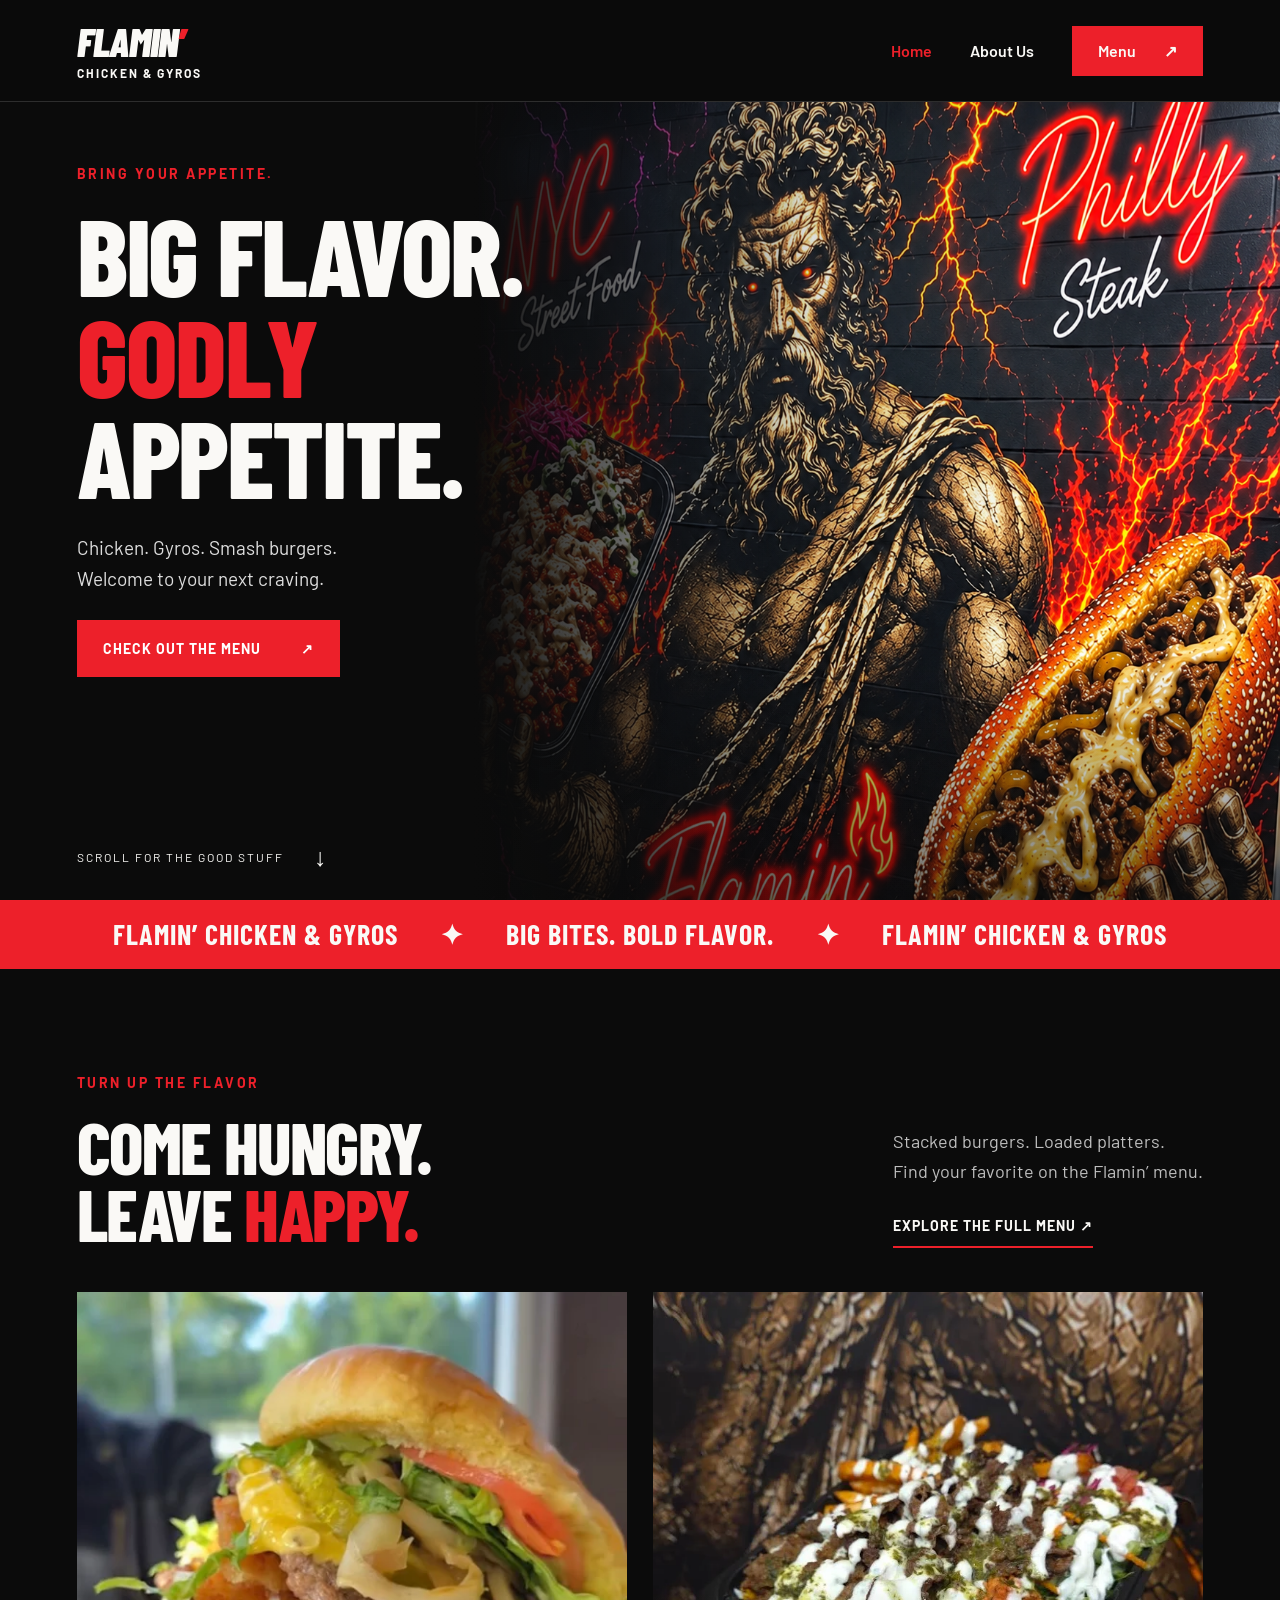
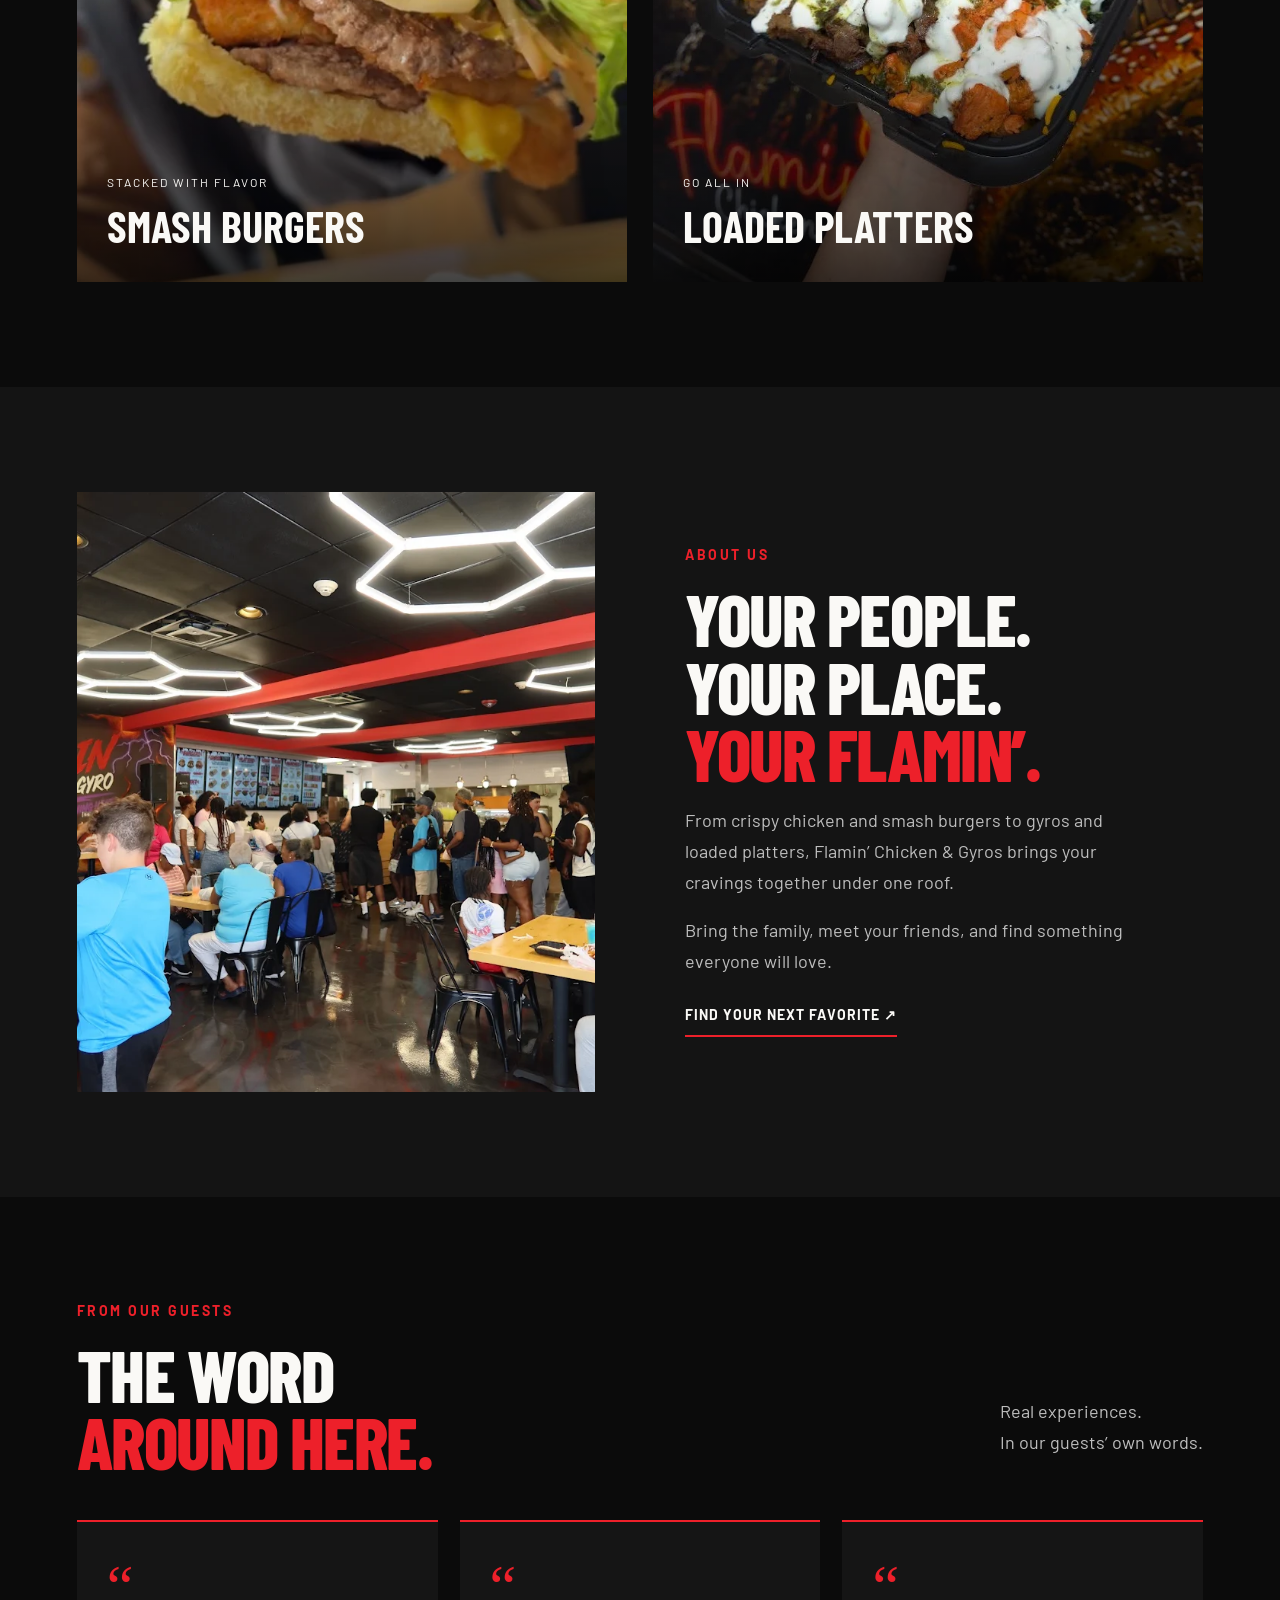
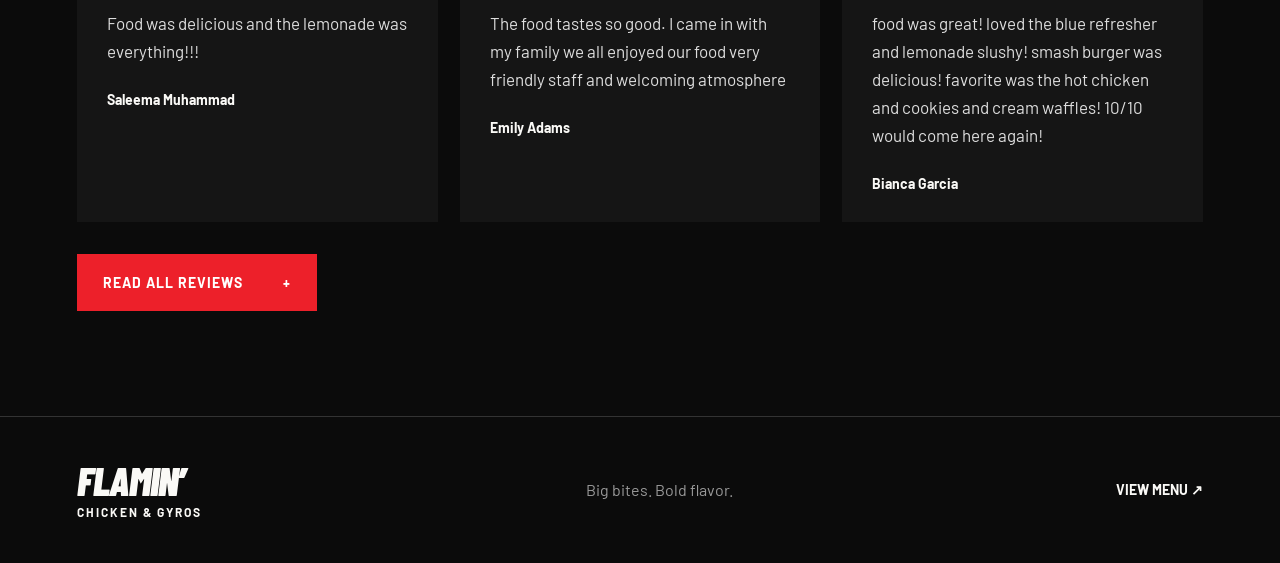
==== index.html @ 7508a0be "Add files via upload" ====
<!doctype html><html lang="en"><head><meta charset="UTF-8"><meta name="viewport" content="width=device-width,initial-scale=1"><meta name="description" content="Flamin' Chicken & Gyros. Explore our burgers, gyros, platters and more."><title>Flamin' Chicken & Gyros</title><link rel="icon" href="data:image/svg+xml,%3Csvg xmlns='http://www.w3.org/2000/svg' viewBox='0 0 32 32'%3E%3Crect width='32' height='32' rx='7' fill='%23e51b24'/%3E%3Ctext x='8' y='25' fill='white' font-size='26' font-family='Arial' font-weight='900'%3EF%3C/text%3E%3C/svg%3E"><link rel="stylesheet" href="style.css"><script src="app.js" defer></script></head><body><header><a class="brand" href="index.html" aria-label="Flamin' Chicken and Gyros home"><strong>FLAMIN<span>’</span></strong><small>CHICKEN & GYROS</small></a><nav aria-label="Main navigation"><a href="index.html" aria-current="page">Home</a><a href="index.html#about">About Us</a><a class="nav-menu" href="menu.html">Menu <span aria-hidden="true">↗</span></a></nav></header><main><section class="hero"><div class="hero-art"><img src="assets/zeus.png" alt="Zeus holding a loaded platter and Philly steak sandwich, surrounded by flames at Flamin' Chicken & Gyros" fetchpriority="high"></div><div class="hero-copy"><p class="eyebrow">BRING YOUR APPETITE.</p><h1>BIG FLAVOR.<br><span>GODLY</span><br>APPETITE.</h1><p>Chicken. Gyros. Smash burgers.<br>Welcome to your next craving.</p><a class="button" href="menu.html">CHECK OUT THE MENU <span aria-hidden="true">↗</span></a></div><a class="scroll-note" href="#food">SCROLL FOR THE GOOD STUFF <span aria-hidden="true">↓</span></a></section><div class="ticker" aria-hidden="true">FLAMIN’ CHICKEN & GYROS <span>✦</span> BIG BITES. BOLD FLAVOR. <span>✦</span> FLAMIN’ CHICKEN & GYROS</div><section id="food" class="food section"><div class="section-heading"><div><p class="eyebrow">TURN UP THE FLAVOR</p><h2>COME HUNGRY.<br>LEAVE <em>HAPPY.</em></h2></div><div class="food-intro"><p>Stacked burgers. Loaded platters.<br>Find your favorite on the Flamin’ menu.</p><a class="text-link" href="menu.html">EXPLORE THE FULL MENU ↗</a></div></div><div class="food-grid"><figure><img src="assets/burger.webp" alt="Double cheeseburger piled high with lettuce, tomato, onions and sauce" loading="lazy"><figcaption><span>STACKED WITH FLAVOR</span><strong>Smash burgers</strong></figcaption></figure><figure><img src="assets/platter.webp" alt="Loaded chicken and gyro platter topped with sauces and served with fries" loading="lazy"><figcaption><span>GO ALL IN</span><strong>Loaded platters</strong></figcaption></figure></div></section><section id="about" class="about section"><img src="assets/restaurant.webp" alt="Guests enjoying Flamin' Chicken & Gyros in the red-and-black dining room" loading="lazy"><div><p class="eyebrow">ABOUT US</p><h2>YOUR PEOPLE.<br>YOUR PLACE.<br><em>YOUR FLAMIN’.</em></h2><p>From crispy chicken and smash burgers to gyros and loaded platters, Flamin’ Chicken & Gyros brings your cravings together under one roof.</p><p>Bring the family, meet your friends, and find something everyone will love.</p><a class="text-link" href="menu.html">FIND YOUR NEXT FAVORITE ↗</a></div></section><section class="reviews section"><div class="section-heading"><div><p class="eyebrow">FROM OUR GUESTS</p><h2>THE WORD<br><em>AROUND HERE.</em></h2></div><p>Real experiences.<br>In our guests’ own words.</p></div><div id="review-list" class="review-grid"></div><button class="button review-toggle" aria-expanded="false" aria-controls="review-list">READ ALL REVIEWS <span aria-hidden="true">+</span></button></section></main><footer><a class="brand" href="index.html"><strong>FLAMIN’</strong><small>CHICKEN & GYROS</small></a><p>Big bites. Bold flavor.</p><a href="menu.html">VIEW MENU ↗</a></footer></body></html>
---- style.css ----
@import url('https://fonts.googleapis.com/css2?family=Barlow+Condensed:wght@600;700;800;900&family=Barlow:wght@400;500;600;700&display=swap');
:root{--red:#ed202a;--black:#0b0b0b;--white:#faf9f6}*{box-sizing:border-box}html{scroll-behavior:smooth;scroll-padding-top:110px}body{margin:0;background:var(--black);color:var(--white);font-family:Barlow,Arial,sans-serif}a{color:inherit;text-decoration:none}button{font:inherit;cursor:pointer}a:focus-visible,button:focus-visible{outline:3px solid white;outline-offset:6px}header{height:102px;display:flex;align-items:center;justify-content:space-between;padding:0 6%;background:#0b0b0bf2;position:relative;z-index:10;border-bottom:1px solid #ffffff24}.brand{display:flex;flex-direction:column;line-height:.9}.brand strong{font-family:'Barlow Condensed',Impact,sans-serif;font-size:40px;font-style:italic;font-weight:900;letter-spacing:-1px}.brand span{color:var(--red)}.brand small{font-size:12px;font-weight:700;letter-spacing:2px;margin-top:9px}nav{display:flex;gap:38px;align-items:center;font-weight:600}nav a:not(.nav-menu):hover,nav [aria-current=page]{color:var(--red)}.nav-menu{background:var(--red);padding:15px 26px;display:flex;gap:28px}.hero{position:relative;min-height:740px;height:calc(100svh - 102px);max-height:1040px;overflow:hidden}.hero-art{position:absolute;inset:0 0 0 37%;overflow:hidden}.hero-art img{width:100%;height:120%;object-fit:cover;object-position:center 25%;will-change:transform}.hero-art:after{content:'';position:absolute;inset:0;background:linear-gradient(90deg,#0b0b0b 0%,#0b0b0b20 42%,transparent 70%),linear-gradient(0deg,#0b0b0b8f,transparent 30%)}.hero-copy{position:relative;z-index:1;padding:7vh 0 80px 6%;max-width:760px}.eyebrow{font-size:14px;font-weight:700;letter-spacing:2.5px;color:var(--red);margin:0 0 22px}h1,h2{font-family:'Barlow Condensed',Impact,'Arial Narrow',sans-serif;text-transform:uppercase;font-weight:800;letter-spacing:-.02em;margin:0;line-height:.94}h1{font-size:clamp(76px,8.4vw,136px)}h1 span{color:var(--red)}.hero-copy>p:not(.eyebrow){font-size:19px;line-height:1.6;color:#ddd;margin:26px 0}.button{border:0;background:var(--red);color:white;display:inline-flex;gap:40px;justify-content:space-between;align-items:center;padding:20px 26px;font-size:14px;font-weight:700;letter-spacing:1px;transition:background .2s,transform .2s}.button:hover,.nav-menu:hover{background:#be111b}.button:hover{transform:translateY(-2px)}.scroll-note{position:absolute;z-index:2;bottom:28px;left:6%;display:flex;gap:30px;align-items:center;font-size:12px;letter-spacing:2px}.scroll-note span{font-size:25px}.ticker{background:var(--red);font-family:'Barlow Condensed',Impact,sans-serif;font-size:28px;font-weight:700;letter-spacing:1px;padding:17px 0;white-space:nowrap;overflow:hidden;text-align:center}.ticker span{padding:0 35px}.section{padding:105px 6%}.section-heading{display:flex;justify-content:space-between;align-items:end;gap:40px;margin-bottom:44px}h2{font-size:clamp(48px,5.6vw,86px)}h2 em{color:var(--red);font-style:normal}.section p:not(.eyebrow){line-height:1.7;color:#bebebe;font-size:18px}.text-link{display:inline-block;font-size:14px;font-weight:700;letter-spacing:1px;border-bottom:2px solid var(--red);padding:12px 0}.text-link:hover{color:var(--red)}.food-grid{display:grid;grid-template-columns:1fr 1fr;gap:26px}figure{margin:0;position:relative;height:590px;overflow:hidden}figure img{width:100%;height:100%;object-fit:cover;transition:transform .6s}figure:hover img{transform:scale(1.035)}figure:after{content:'';position:absolute;inset:50% 0 0;background:linear-gradient(transparent,#000b)}figcaption{position:absolute;z-index:1;left:30px;bottom:30px;display:grid;gap:10px}figcaption span{font-size:12px;letter-spacing:2px}figcaption strong{font-family:'Barlow Condensed',Impact,sans-serif;font-size:44px;text-transform:uppercase}.about{display:grid;grid-template-columns:1fr 1fr;align-items:center;gap:8%;background:#141414}.about>img{width:100%;height:600px;object-fit:cover}.about p:not(.eyebrow){max-width:460px}.review-grid{display:grid;grid-template-columns:repeat(3,1fr);gap:22px}.review{padding:30px;border-top:2px solid var(--red);background:#151515}.review .quote-mark{font-family:Georgia,serif;font-size:60px;color:var(--red);height:42px}.review blockquote{font-size:17px;line-height:1.65;margin:15px 0 24px;color:#ddd}.review cite{font-size:14px;font-style:normal;font-weight:700}.review-toggle{margin-top:32px}footer{padding:45px 6%;border-top:1px solid #333;display:flex;align-items:center;justify-content:space-between;gap:30px}footer p{color:#999}footer>a:last-child{font-size:14px;font-weight:700}.menu-heading{padding:42px 6%;display:flex;align-items:center;justify-content:space-between;gap:30px}.menu-heading h1{font-size:58px}.menu-heading p{color:#bbb}.menu-stack img{width:100%;height:auto;display:block}.menu-sheet{margin:0;height:auto}.menu-sheet:after{display:none}.menu-sheet a{display:block}.menu-sheet:hover img{transform:none}.menu-help{font-size:14px}.menu-stack{background:#000}.menu-stack h2{font-size:26px;padding:20px 6%;border-top:1px solid #333}
@media(min-width:1700px){.hero-copy{padding-top:100px}}@media(max-width:800px){header{height:86px;padding:0 5%}.brand strong{font-size:31px}.brand small{font-size:9px;letter-spacing:1.5px}nav{gap:20px;font-size:14px}.nav-menu{padding:13px 17px;gap:10px}.hero{height:850px;min-height:0;max-height:none}.hero-art{inset:0}.hero-art img{height:110%;object-position:60% 25%}.hero-art:after{background:linear-gradient(0deg,#0b0b0b 0%,#0b0b0be6 30%,#0b0b0b08 72%)}.hero-copy{padding:355px 5% 75px;max-width:none}h1{font-size:72px;line-height:.92}h1 br:nth-of-type(1){display:none}h1 span:before{content:' '}.hero-copy .eyebrow{margin-bottom:15px}.hero-copy>p:not(.eyebrow){font-size:17px;margin:20px 0}.scroll-note{display:none}.ticker{font-size:22px}.section{padding:65px 5%}.section-heading{display:block;margin-bottom:30px}.section-heading .food-intro{margin-top:25px}.food-grid{gap:15px}figure{height:390px}figcaption{left:18px;bottom:20px}figcaption strong{font-size:32px}figcaption span{font-size:11px}.about{gap:35px}.about>img{height:460px}.about h2{font-size:48px}.review-grid{grid-template-columns:1fr 1fr}.review{padding:22px}.menu-heading{display:block}.menu-heading h1{font-size:50px}footer{flex-wrap:wrap}}@media(max-width:520px){nav{gap:15px}.nav-menu{padding:12px}.nav-menu span{display:none}.hero{height:820px}.hero-copy{padding-top:365px}h1{font-size:61px}.hero-copy .eyebrow{font-size:12px}.food-grid,.about,.review-grid{grid-template-columns:1fr}figure{height:500px}.about>img{height:400px}.about h2{font-size:55px}.section-heading h2{font-size:57px}footer p{display:none}.button{gap:25px;padding:18px 23px}}@media(prefers-reduced-motion:reduce){html{scroll-behavior:auto}*,*:before,*:after{transition:none!important}.hero-art img{transform:none!important}}
.menu-stack{padding:16px 24px 64px}.menu-stack>section{max-width:620px;margin:0 auto 40px}.menu-stack h2{padding:20px 0}.menu-stack img{width:100%;height:auto}@media(max-width:520px){.menu-stack{padding:8px 16px 32px}.menu-stack>section{margin-bottom:24px}}

nav .nav-menu[aria-current=page]{color:white}
.typeset-menu{background:#fafafa;color:#151515;padding:32px 36px;border:2px solid #ed202a;box-shadow:0 8px 40px #0006}.menu-panel-top,.menu-panel-bottom{text-align:center;font-weight:800;letter-spacing:2px;font-size:12px}.menu-panel-top{color:#6a6a6a}.menu-panel-bottom{border-top:3px solid #ed202a;padding-top:22px;margin-top:32px;color:#ad1520}.menu-stack .typeset-menu h2{color:#d41520;text-align:center;font-size:76px;font-style:italic;border:0;padding:16px 0 24px;margin:0 0 24px;border-bottom:5px solid #151515}.typeset-menu h3{font-family:'Barlow Condensed',Impact,sans-serif;color:#bf1320;text-transform:uppercase;font-size:31px;margin:30px 0 10px}.typeset-menu h4{font-size:17px;text-transform:uppercase;margin:24px 0 8px}.menu-items{list-style:none;padding:0;margin:0}.menu-items li{display:flex;justify-content:space-between;gap:20px;padding:17px 0;border-bottom:1px solid #d7d7d7;font-size:18px;line-height:1.4}.menu-items strong{font-weight:700}.menu-items p{margin:5px 0 0;font-size:15px;color:#555}.price{text-align:right;flex-shrink:0;font-weight:600;font-variant-numeric:tabular-nums;font-size:16px}.menu-note{font-size:16px;line-height:1.7;color:#444;margin:10px 0 20px}.menu-offer{background:#131313;color:white;display:flex;align-items:center;justify-content:space-between;gap:20px;font-size:17px;padding:18px 20px;margin:25px 0 12px}.menu-offer strong{color:#fff;font-size:19px}@media(max-width:520px){.typeset-menu{padding:24px 20px}.menu-stack .typeset-menu h2{font-size:64px}.menu-items li{font-size:16px;gap:15px}.price{font-size:14px}.menu-offer{flex-wrap:wrap;gap:8px;padding:16px}.typeset-menu h3{font-size:27px}}
.menu-image-stack{padding-top:8px}.menu-image-stack>.image-menu{max-width:360px;text-align:center;margin:0 auto 54px}.image-menu h2{font-size:28px;line-height:1.15;margin:0 0 18px}.menu-zoom-link{display:inline-flex;align-items:center;flex-direction:column;gap:14px;cursor:zoom-in}.menu-image-stack .menu-zoom-link img{width:auto;max-width:100%;height:auto;display:block}.menu-zoom-link>span{font-size:14px;color:#ddd;border-bottom:1px solid var(--red);padding-bottom:7px}.menu-viewer{width:min(900px,96vw);height:92svh;max-width:96vw;max-height:94svh;padding:0;border:1px solid #555;background:#111;color:white;overflow:hidden}.menu-viewer::backdrop{background:#000d;backdrop-filter:blur(5px)}.viewer-toolbar{padding:16px 20px;display:flex;align-items:center;justify-content:space-between;gap:16px;border-bottom:1px solid #444}.viewer-toolbar h2{font-size:25px;line-height:1.1}.viewer-controls{display:flex;align-items:center;gap:9px;flex-shrink:0}.viewer-controls button{height:44px;min-width:44px;border:1px solid #555;background:#272727;color:white;font-size:20px;padding:0 12px}.viewer-controls button:hover{background:#a8121c}.viewer-controls button:disabled{opacity:.35;cursor:default}.viewer-controls output{font-size:14px;min-width:46px;text-align:center}#close-viewer{font-size:14px;background:#ba1520}.viewer-canvas{height:calc(100% - 78px);overflow:auto;padding:24px;overscroll-behavior:contain}.viewer-canvas img{display:block;max-width:none;height:auto;margin:0 auto}@media(max-width:600px){.viewer-toolbar{flex-direction:column;gap:12px;padding:15px}.viewer-toolbar h2{font-size:24px}.viewer-canvas{height:calc(100% - 112px);padding:16px}}
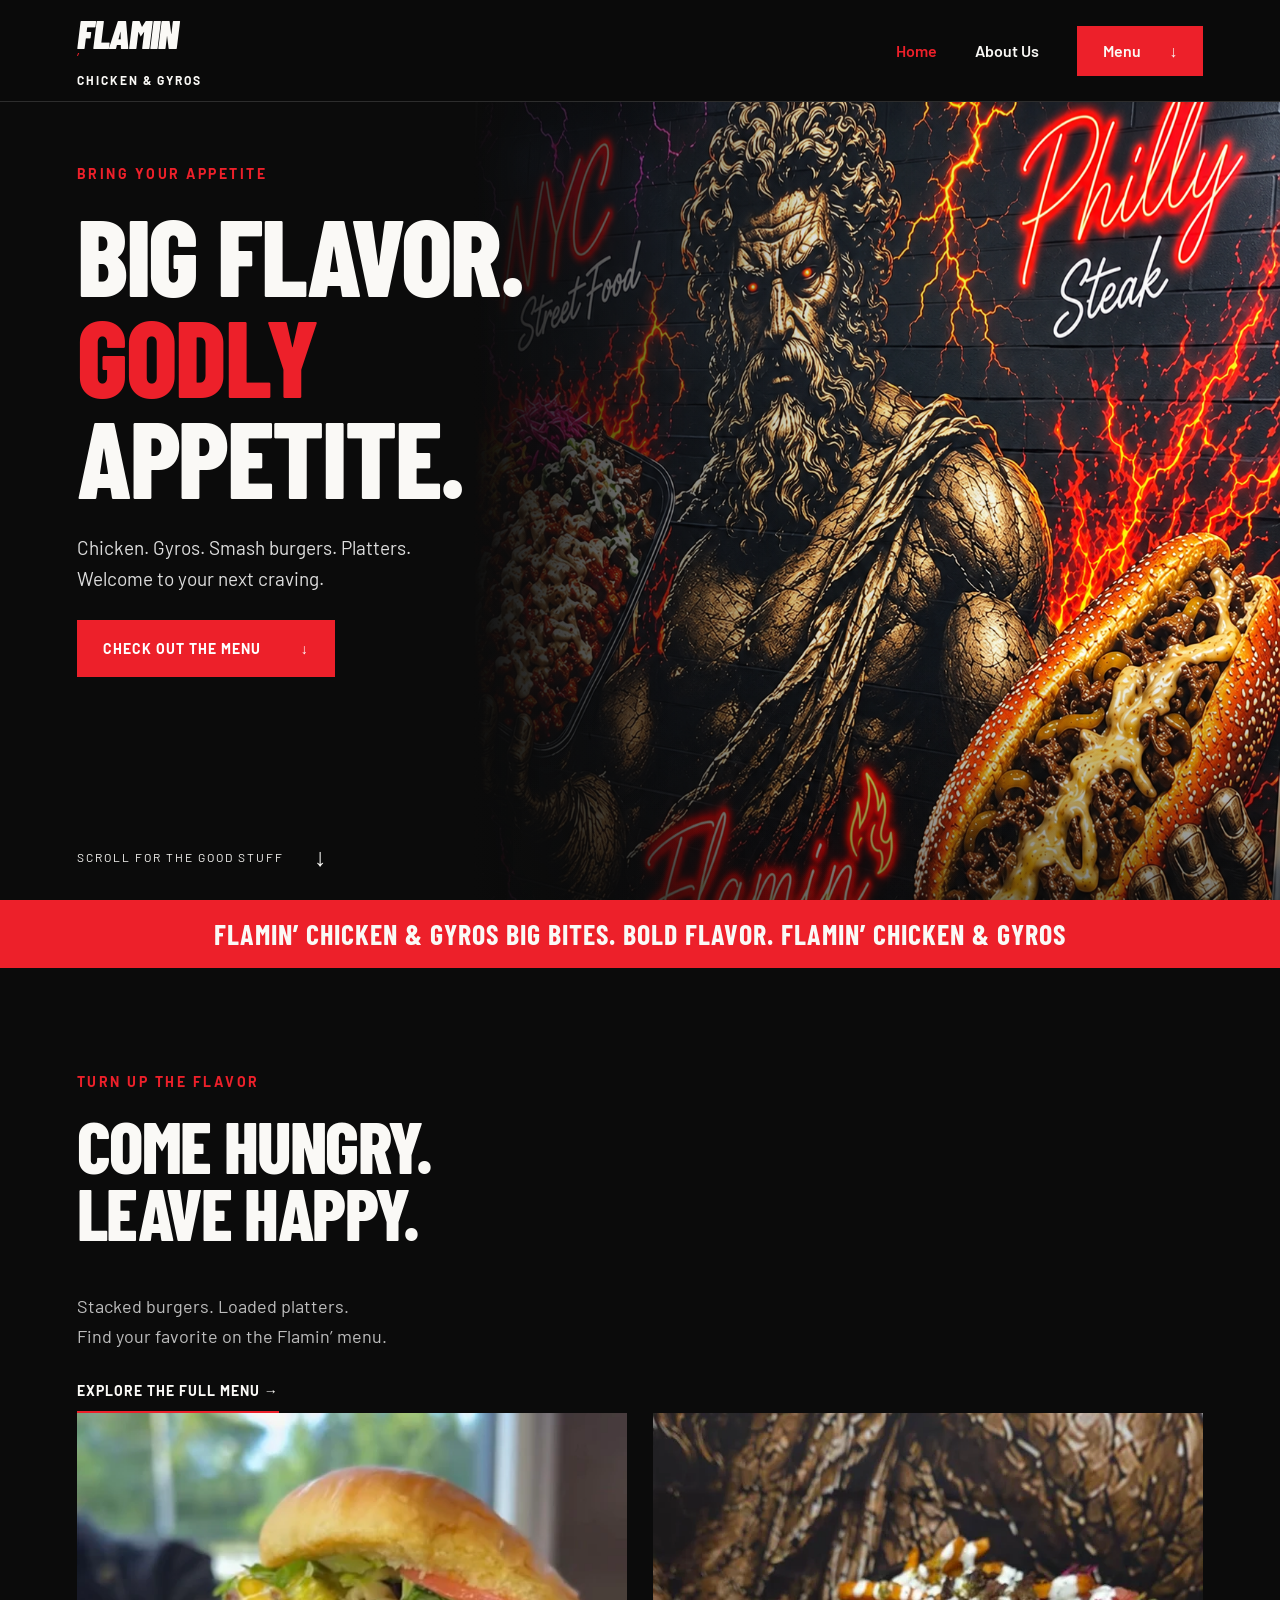
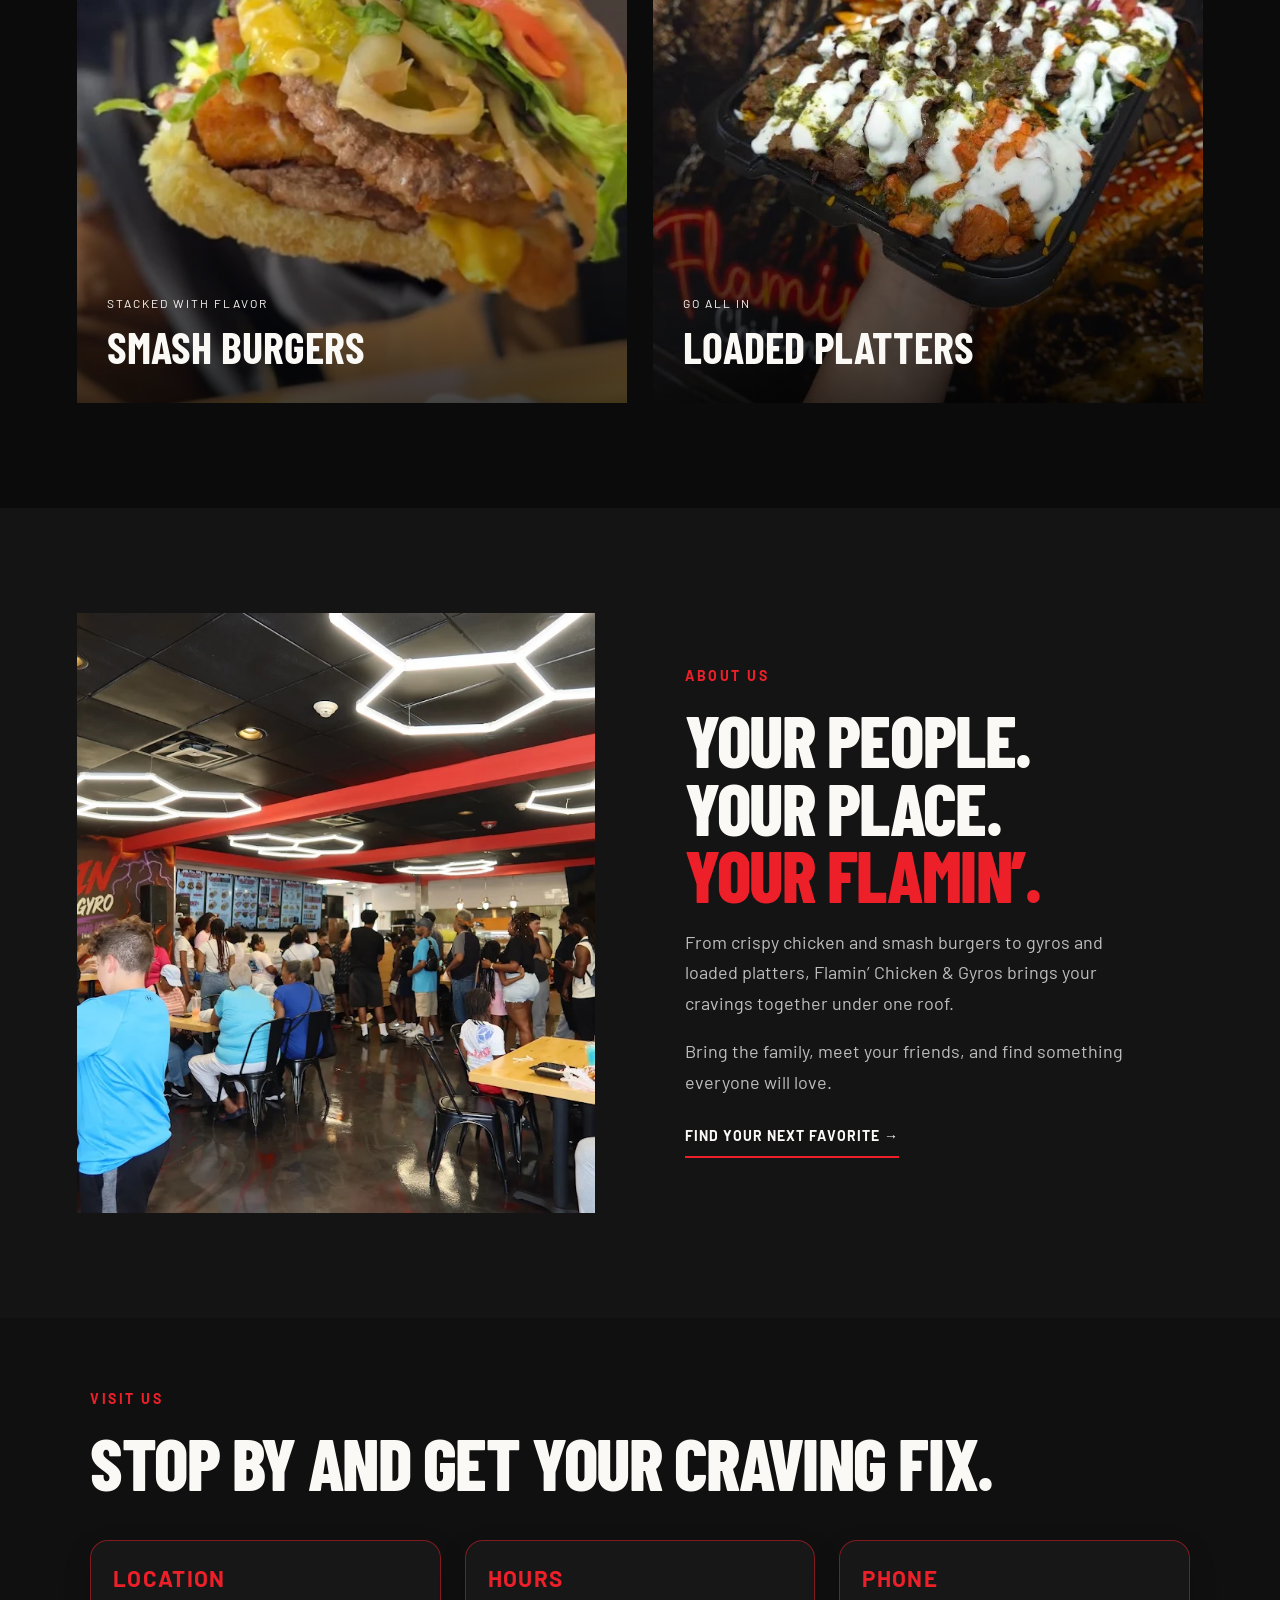
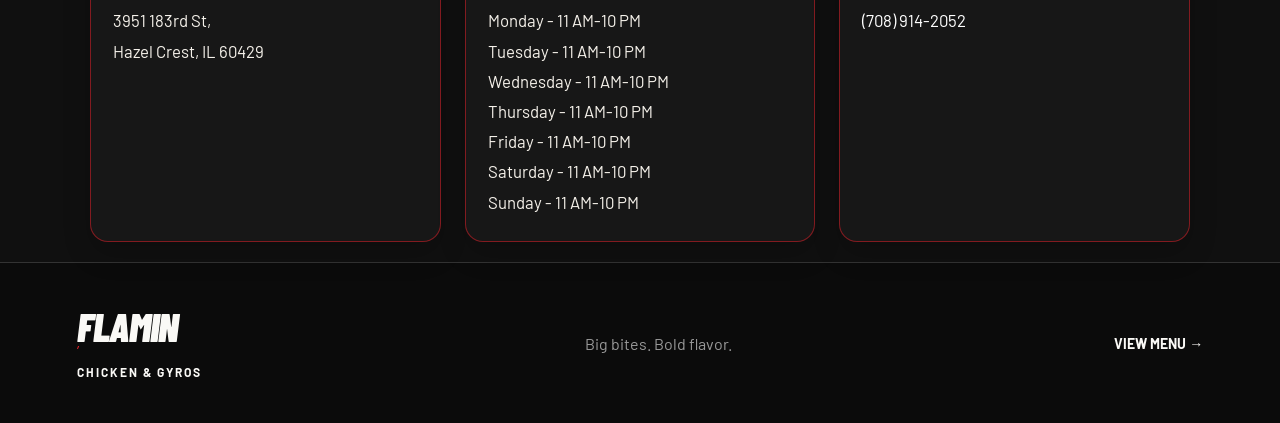
==== commit 0182f9a1: "Update the homepage to include the correct restaurant location, hours in weekday order, and phone nu" ====
--- a/index.html
+++ b/index.html
@@ -1 +1,168 @@
-<!doctype html><html lang="en"><head><meta charset="UTF-8"><meta name="viewport" content="width=device-width,initial-scale=1"><meta name="description" content="Flamin' Chicken & Gyros. Explore our burgers, gyros, platters and more."><title>Flamin' Chicken & Gyros</title><link rel="icon" href="data:image/svg+xml,%3Csvg xmlns='http://www.w3.org/2000/svg' viewBox='0 0 32 32'%3E%3Crect width='32' height='32' rx='7' fill='%23e51b24'/%3E%3Ctext x='8' y='25' fill='white' font-size='26' font-family='Arial' font-weight='900'%3EF%3C/text%3E%3C/svg%3E"><link rel="stylesheet" href="style.css"><script src="app.js" defer></script></head><body><header><a class="brand" href="index.html" aria-label="Flamin' Chicken and Gyros home"><strong>FLAMIN<span>’</span></strong><small>CHICKEN & GYROS</small></a><nav aria-label="Main navigation"><a href="index.html" aria-current="page">Home</a><a href="index.html#about">About Us</a><a class="nav-menu" href="menu.html">Menu <span aria-hidden="true">↗</span></a></nav></header><main><section class="hero"><div class="hero-art"><img src="assets/zeus.png" alt="Zeus holding a loaded platter and Philly steak sandwich, surrounded by flames at Flamin' Chicken & Gyros" fetchpriority="high"></div><div class="hero-copy"><p class="eyebrow">BRING YOUR APPETITE.</p><h1>BIG FLAVOR.<br><span>GODLY</span><br>APPETITE.</h1><p>Chicken. Gyros. Smash burgers.<br>Welcome to your next craving.</p><a class="button" href="menu.html">CHECK OUT THE MENU <span aria-hidden="true">↗</span></a></div><a class="scroll-note" href="#food">SCROLL FOR THE GOOD STUFF <span aria-hidden="true">↓</span></a></section><div class="ticker" aria-hidden="true">FLAMIN’ CHICKEN & GYROS <span>✦</span> BIG BITES. BOLD FLAVOR. <span>✦</span> FLAMIN’ CHICKEN & GYROS</div><section id="food" class="food section"><div class="section-heading"><div><p class="eyebrow">TURN UP THE FLAVOR</p><h2>COME HUNGRY.<br>LEAVE <em>HAPPY.</em></h2></div><div class="food-intro"><p>Stacked burgers. Loaded platters.<br>Find your favorite on the Flamin’ menu.</p><a class="text-link" href="menu.html">EXPLORE THE FULL MENU ↗</a></div></div><div class="food-grid"><figure><img src="assets/burger.webp" alt="Double cheeseburger piled high with lettuce, tomato, onions and sauce" loading="lazy"><figcaption><span>STACKED WITH FLAVOR</span><strong>Smash burgers</strong></figcaption></figure><figure><img src="assets/platter.webp" alt="Loaded chicken and gyro platter topped with sauces and served with fries" loading="lazy"><figcaption><span>GO ALL IN</span><strong>Loaded platters</strong></figcaption></figure></div></section><section id="about" class="about section"><img src="assets/restaurant.webp" alt="Guests enjoying Flamin' Chicken & Gyros in the red-and-black dining room" loading="lazy"><div><p class="eyebrow">ABOUT US</p><h2>YOUR PEOPLE.<br>YOUR PLACE.<br><em>YOUR FLAMIN’.</em></h2><p>From crispy chicken and smash burgers to gyros and loaded platters, Flamin’ Chicken & Gyros brings your cravings together under one roof.</p><p>Bring the family, meet your friends, and find something everyone will love.</p><a class="text-link" href="menu.html">FIND YOUR NEXT FAVORITE ↗</a></div></section><section class="reviews section"><div class="section-heading"><div><p class="eyebrow">FROM OUR GUESTS</p><h2>THE WORD<br><em>AROUND HERE.</em></h2></div><p>Real experiences.<br>In our guests’ own words.</p></div><div id="review-list" class="review-grid"></div><button class="button review-toggle" aria-expanded="false" aria-controls="review-list">READ ALL REVIEWS <span aria-hidden="true">+</span></button></section></main><footer><a class="brand" href="index.html"><strong>FLAMIN’</strong><small>CHICKEN & GYROS</small></a><p>Big bites. Bold flavor.</p><a href="menu.html">VIEW MENU ↗</a></footer></body></html>
+<!doctype html>
+<html lang="en">
+  <head>
+    <meta charset="UTF-8">
+    <meta name="viewport" content="width=device-width,initial-scale=1">
+    <meta name="description" content="Flamin' Chicken & Gyros. Explore our burgers, gyros, platters and more.">
+    <title>Flamin' Chicken & Gyros</title>
+    <link rel="icon" href="data:image/svg+xml,%3Csvg xmlns='http://www.w3.org/2000/svg' viewBox='0 0 32 32'%3E%3Crect width='32' height='32' rx='7' fill='%23e51b24'/%3E%3Ctext x='8' y='25' fill='white' font-size='26' font-family='Arial' font-weight='900'%3EF%3C/text%3E%3C/svg%3E">
+    <link rel="stylesheet" href="style.css">
+    <script src="app.js" defer></script>
+    <style>
+      .visit-section {
+        padding: 72px 5vw 20px;
+        background: #101010;
+      }
+      .visit-wrap {
+        max-width: 1100px;
+        margin: 0 auto;
+      }
+      .visit-grid {
+        display: grid;
+        grid-template-columns: repeat(3, minmax(0, 1fr));
+        gap: 24px;
+        margin-top: 28px;
+      }
+      .visit-card {
+        background: #171717;
+        border: 1px solid rgba(237, 32, 42, 0.5);
+        border-radius: 18px;
+        padding: 24px 22px;
+        box-shadow: 0 12px 28px rgba(0,0,0,0.18);
+      }
+      .visit-card h3 {
+        margin: 0 0 14px;
+        color: #ed202a;
+        font-size: 1.4rem;
+        letter-spacing: 0.06em;
+        text-transform: uppercase;
+      }
+      .visit-card p,
+      .visit-card li {
+        margin: 0;
+        line-height: 1.8;
+        font-size: 1.05rem;
+        color: #f5f1ea;
+      }
+      .visit-card ul {
+        list-style: none;
+        padding: 0;
+        margin: 0;
+      }
+      .visit-card a {
+        color: #fff;
+        text-decoration: none;
+      }
+      .visit-card a:hover {
+        text-decoration: underline;
+      }
+      @media (max-width: 800px) {
+        .visit-grid {
+          grid-template-columns: 1fr;
+        }
+      }
+    </style>
+  </head>
+  <body>
+    <header>
+      <a class="brand" href="index.html" aria-label="Flamin' Chicken and Gyros home">
+        <strong>FLAMIN</strong><span>’</span><small>CHICKEN & GYROS</small>
+      </a>
+      <nav aria-label="Main navigation">
+        <a href="index.html" aria-current="page">Home</a>
+        <a href="index.html#about">About Us</a>
+        <a class="nav-menu" href="menu.html">Menu <span aria-hidden="true">↓</span></a>
+      </nav>
+    </header>
+
+    <main>
+      <section class="hero">
+        <div class="hero-art"><img src="assets/zeus.png" alt="Zeus holding a loaded platter and Philly steak sandwich, surrounded by flames at Flamin' Chicken & Gyros" fetchpriority="high"></div>
+        <div class="hero-copy">
+          <p class="eyebrow">BRING YOUR APPETITE</p>
+          <h1>BIG FLAVOR.<br><span>GODLY</span><br>APPETITE.</h1>
+          <p>Chicken. Gyros. Smash burgers. Platters.<br>Welcome to your next craving.</p>
+          <a class="button" href="menu.html">CHECK OUT THE MENU <span aria-hidden="true">↓</span></a>
+        </div>
+        <a class="scroll-note" href="#food">SCROLL FOR THE GOOD STUFF <span aria-hidden="true">↓</span></a>
+      </section>
+
+      <div class="ticker" aria-hidden="true">FLAMIN’ CHICKEN & GYROS  BIG BITES. BOLD FLAVOR.  FLAMIN’ CHICKEN & GYROS</div>
+
+      <section id="food" class="food section">
+        <div class="section-heading">
+          <div><p class="eyebrow">TURN UP THE FLAVOR</p><h2>COME HUNGRY.<br>LEAVE HAPPY.</h2></div>
+        </div>
+        <div class="food-intro">
+          <p>Stacked burgers. Loaded platters.<br>Find your favorite on the Flamin’ menu.</p>
+          <a class="text-link" href="menu.html">EXPLORE THE FULL MENU →</a>
+        </div>
+        <div class="food-grid">
+          <figure>
+            <img src="assets/burger.webp" alt="Double cheeseburger piled high with lettuce, tomato, onions and sauce" loading="lazy">
+            <figcaption><span>STACKED WITH FLAVOR</span><strong>Smash burgers</strong></figcaption>
+          </figure>
+          <figure>
+            <img src="assets/platter.webp" alt="Loaded chicken and gyros platter topped with sauces and served with fries" loading="lazy">
+            <figcaption><span>GO ALL IN</span><strong>Loaded platters</strong></figcaption>
+          </figure>
+        </div>
+      </section>
+
+      <section id="about" class="about section">
+        <img src="assets/restaurant.webp" alt="Guests enjoying Flamin' Chicken & Gyros in the red-and-black dining room" loading="lazy">
+        <div>
+          <p class="eyebrow">ABOUT US</p>
+          <h2>YOUR PEOPLE.<br>YOUR PLACE.<br><em>YOUR FLAMIN’.</em></h2>
+          <p>From crispy chicken and smash burgers to gyros and loaded platters, Flamin’ Chicken & Gyros brings your cravings together under one roof.</p>
+          <p>Bring the family, meet your friends, and find something everyone will love.</p>
+          <a class="text-link" href="menu.html">FIND YOUR NEXT FAVORITE →</a>
+        </div>
+      </section>
+
+      <section class="visit-section">
+        <div class="visit-wrap">
+          <div class="section-heading">
+            <div>
+              <p class="eyebrow">VISIT US</p>
+              <h2>STOP BY AND GET YOUR CRAVING FIX.</h2>
+            </div>
+          </div>
+
+          <div class="visit-grid">
+            <div class="visit-card">
+              <h3>Location</h3>
+              <p>3951 183rd St,<br>Hazel Crest, IL 60429</p>
+            </div>
+
+            <div class="visit-card">
+              <h3>Hours</h3>
+              <ul>
+                <li>Monday - 11 AM-10 PM</li>
+                <li>Tuesday - 11 AM-10 PM</li>
+                <li>Wednesday - 11 AM-10 PM</li>
+                <li>Thursday - 11 AM-10 PM</li>
+                <li>Friday - 11 AM-10 PM</li>
+                <li>Saturday - 11 AM-10 PM</li>
+                <li>Sunday - 11 AM-10 PM</li>
+              </ul>
+            </div>
+
+            <div class="visit-card">
+              <h3>Phone</h3>
+              <p><a href="tel:+17089142052">(708) 914-2052</a></p>
+            </div>
+          </div>
+        </div>
+      </section>
+    </main>
+
+    <footer>
+      <a class="brand" href="index.html">
+        <strong>FLAMIN</strong><span>’</span><small>CHICKEN & GYROS</small>
+      </a>
+      <p>Big bites. Bold flavor.</p>
+      <a href="menu.html">VIEW MENU →</a>
+    </footer>
+  </body>
+</html>
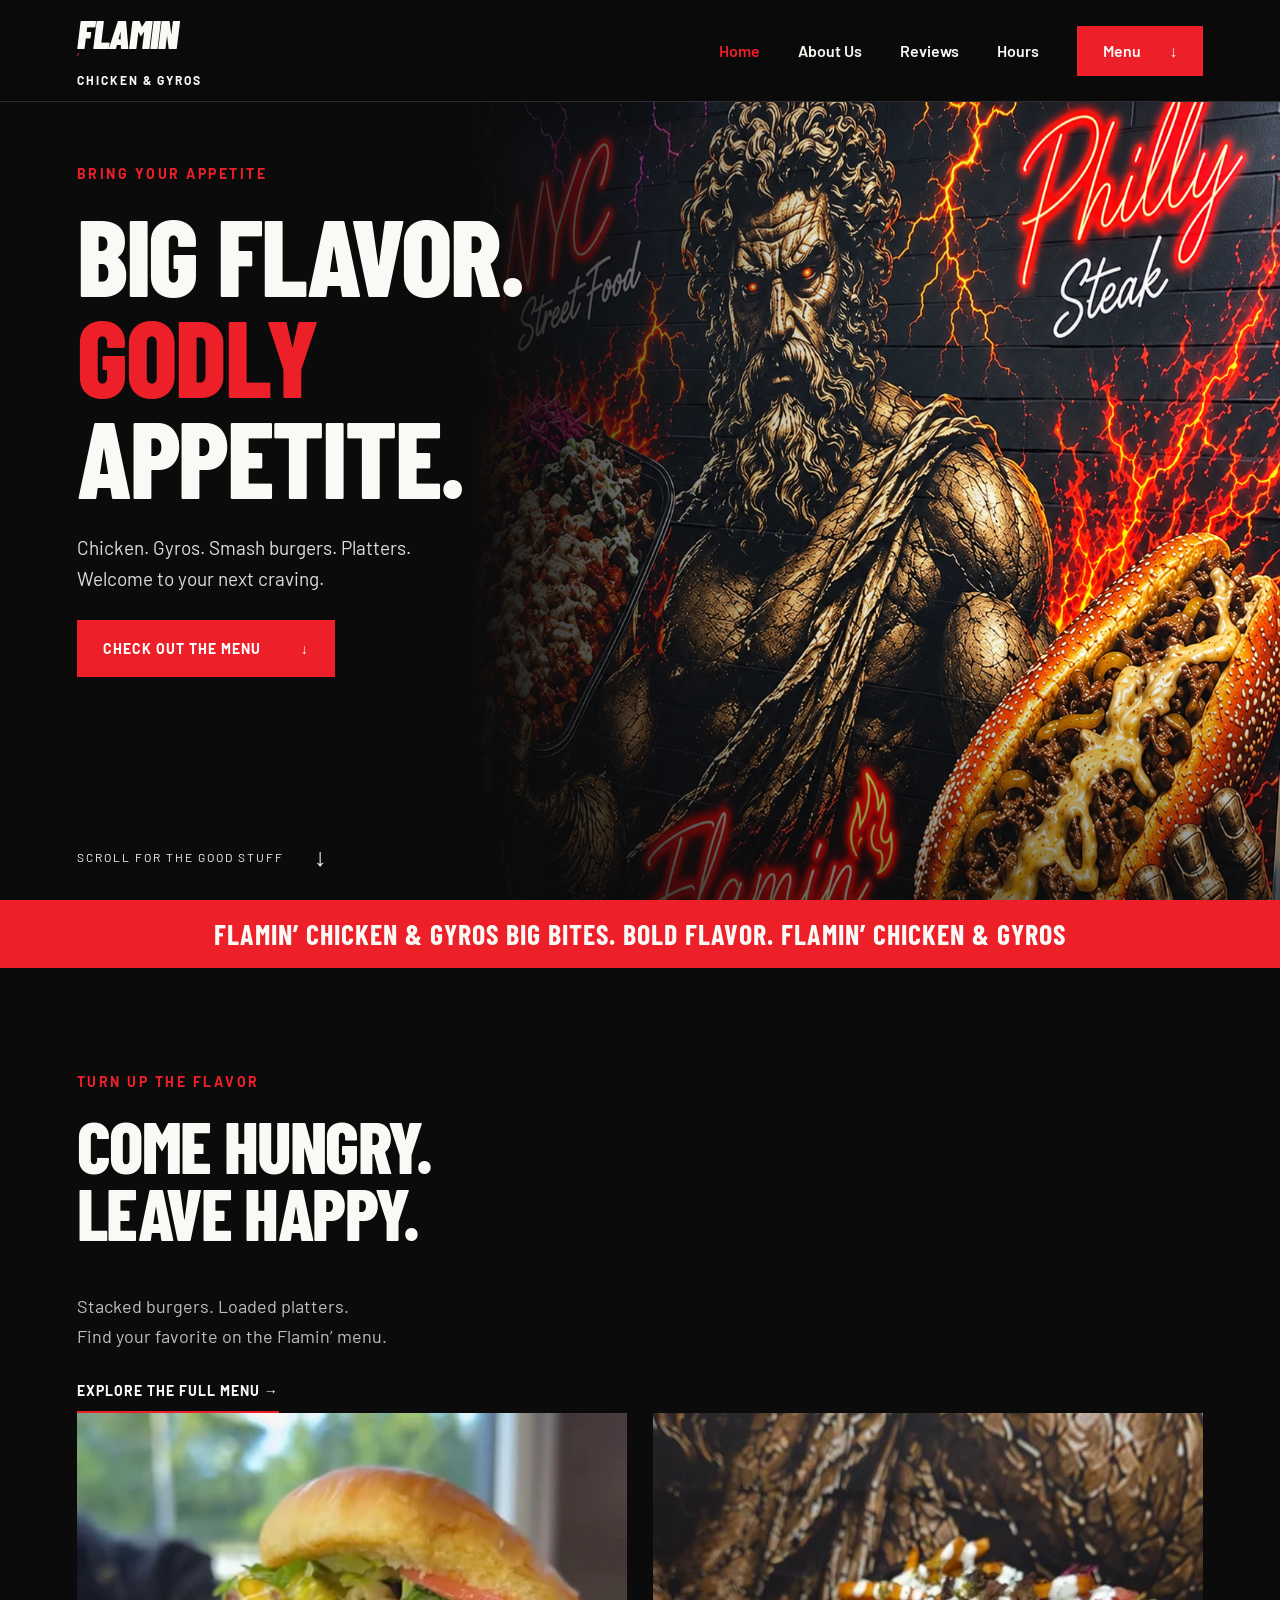
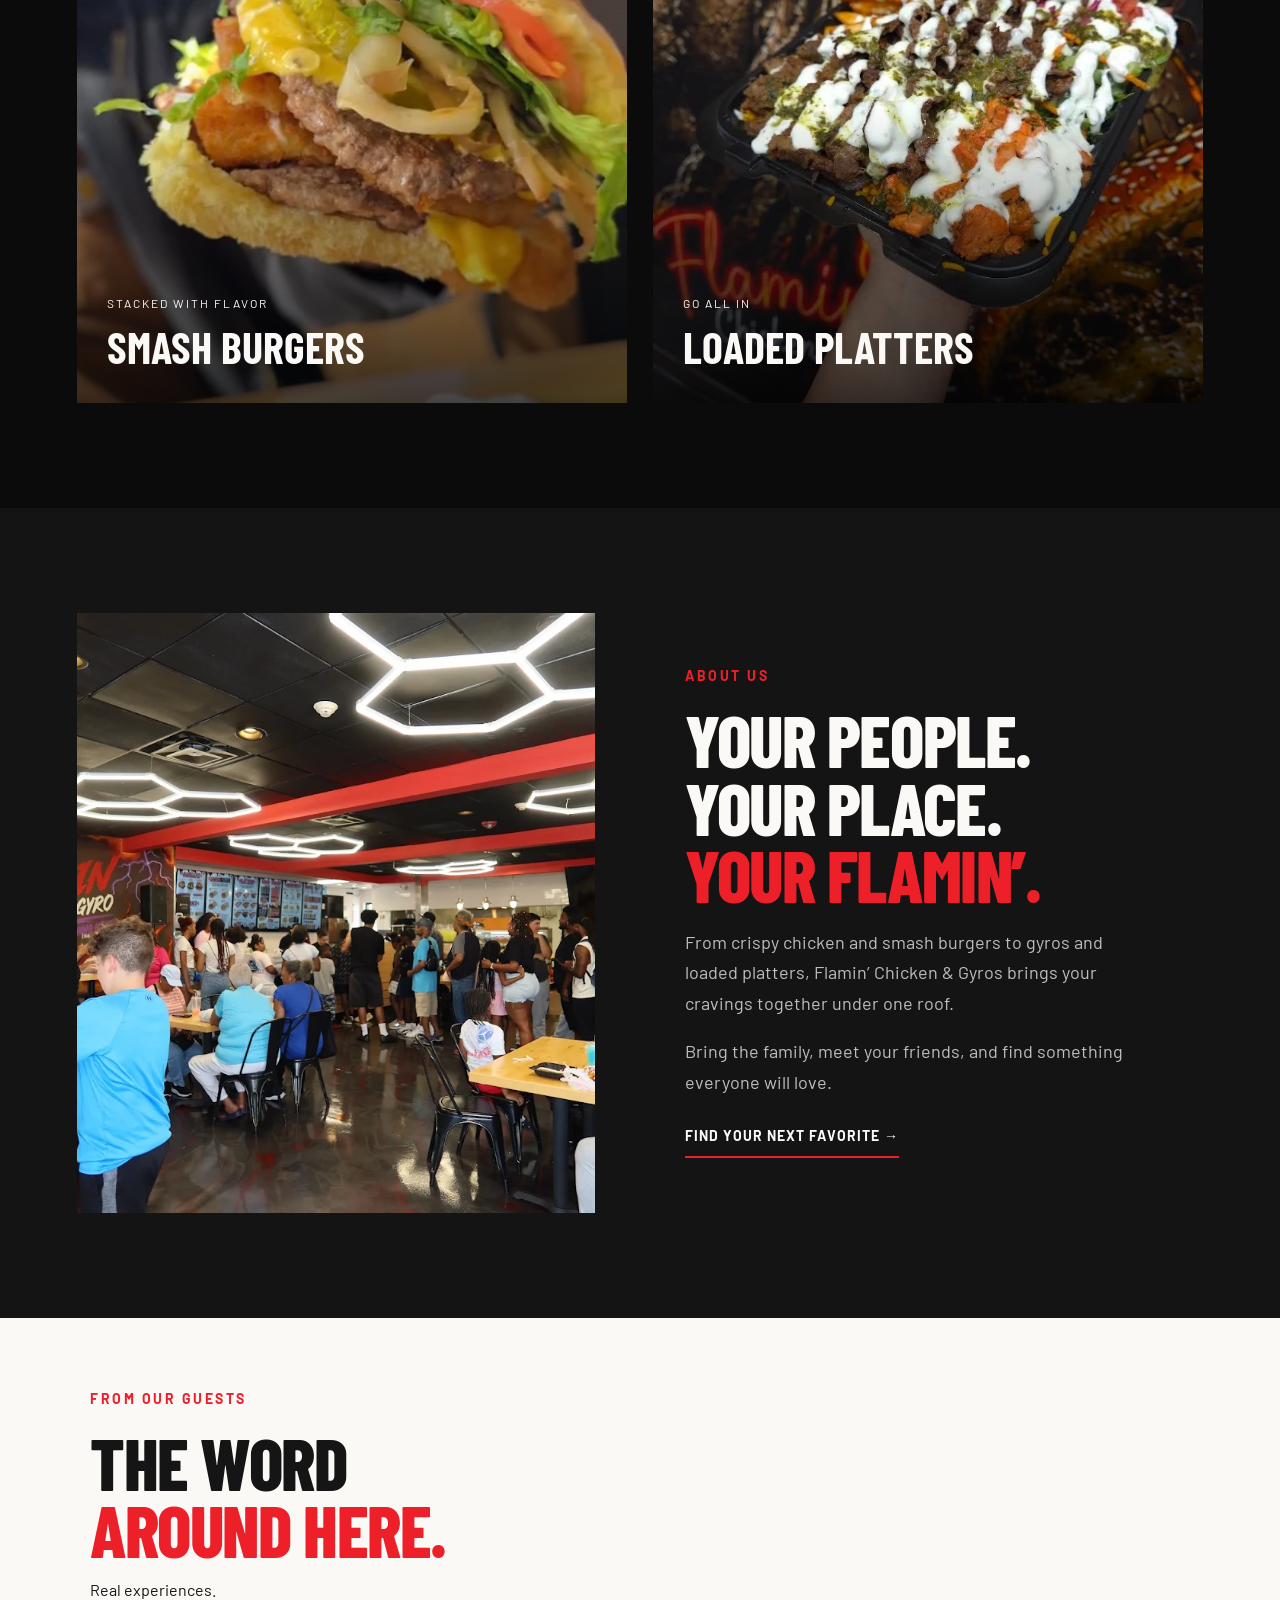
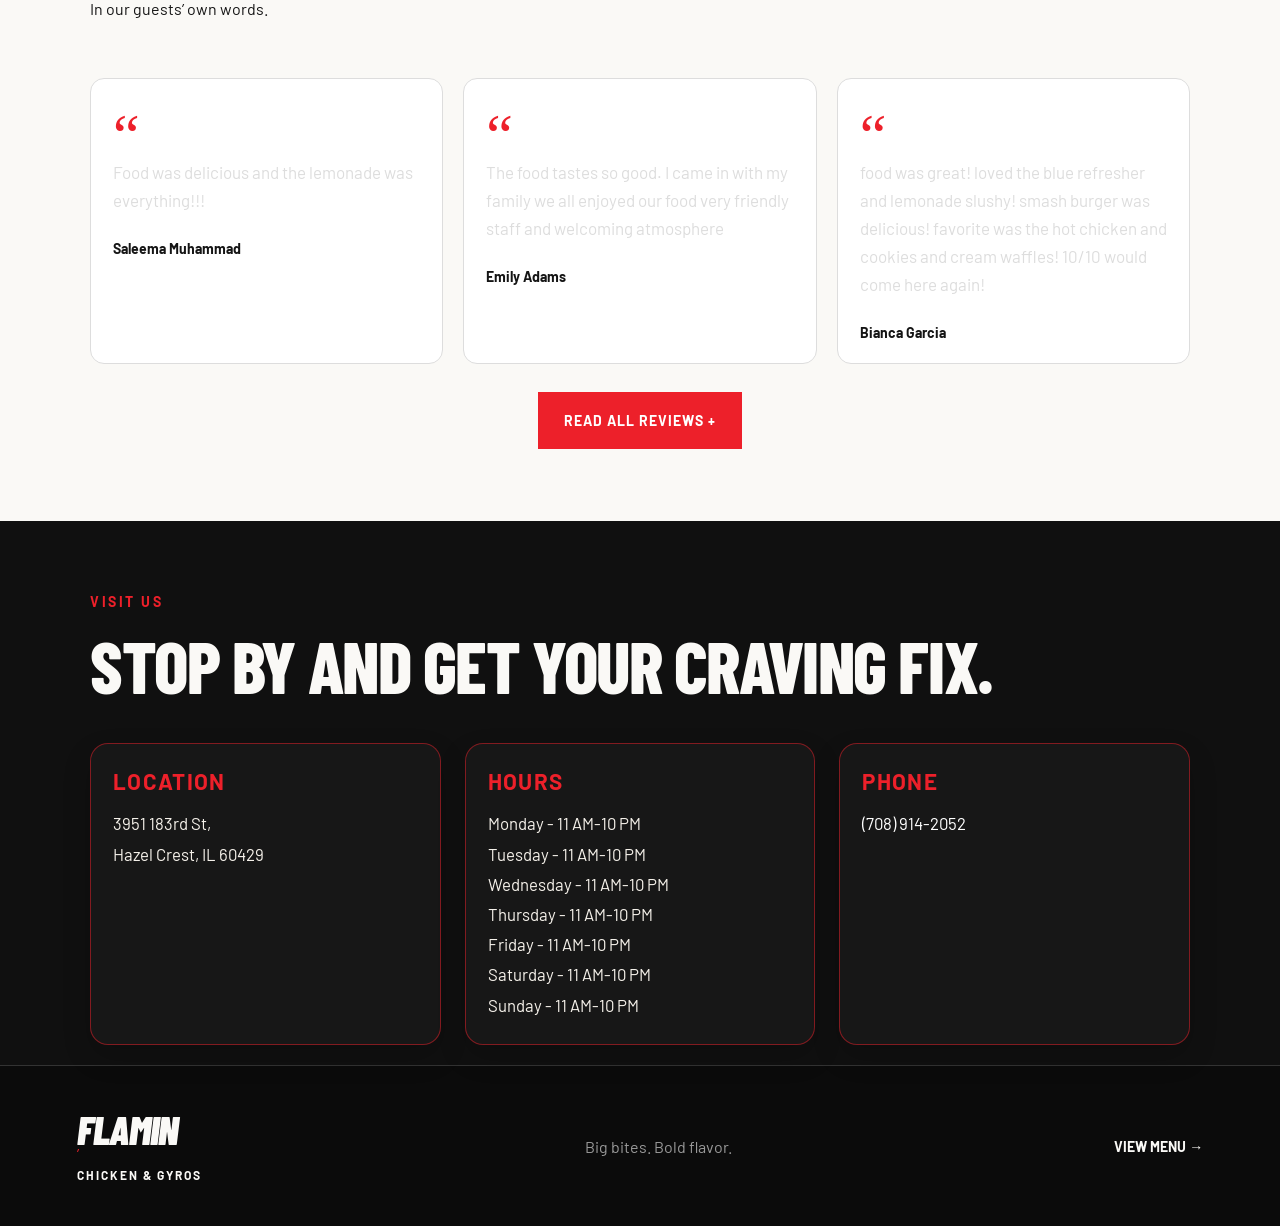
==== commit d378511c: "Restore reviews and add Reviews and Hours navigation tabs to the landing page." ====
--- a/index.html
+++ b/index.html
@@ -9,68 +9,36 @@
     <link rel="stylesheet" href="style.css">
     <script src="app.js" defer></script>
     <style>
-      .visit-section {
-        padding: 72px 5vw 20px;
-        background: #101010;
-      }
-      .visit-wrap {
-        max-width: 1100px;
-        margin: 0 auto;
-      }
-      .visit-grid {
-        display: grid;
-        grid-template-columns: repeat(3, minmax(0, 1fr));
-        gap: 24px;
-        margin-top: 28px;
-      }
-      .visit-card {
-        background: #171717;
-        border: 1px solid rgba(237, 32, 42, 0.5);
-        border-radius: 18px;
-        padding: 24px 22px;
-        box-shadow: 0 12px 28px rgba(0,0,0,0.18);
-      }
-      .visit-card h3 {
-        margin: 0 0 14px;
-        color: #ed202a;
-        font-size: 1.4rem;
-        letter-spacing: 0.06em;
-        text-transform: uppercase;
-      }
-      .visit-card p,
-      .visit-card li {
-        margin: 0;
-        line-height: 1.8;
-        font-size: 1.05rem;
-        color: #f5f1ea;
-      }
-      .visit-card ul {
-        list-style: none;
-        padding: 0;
-        margin: 0;
-      }
-      .visit-card a {
-        color: #fff;
-        text-decoration: none;
-      }
-      .visit-card a:hover {
-        text-decoration: underline;
-      }
-      @media (max-width: 800px) {
-        .visit-grid {
-          grid-template-columns: 1fr;
-        }
-      }
+      .visit-section { padding: 72px 5vw 20px; background: #101010; }
+      .visit-wrap { max-width: 1100px; margin: 0 auto; }
+      .visit-grid { display: grid; grid-template-columns: repeat(3, minmax(0, 1fr)); gap: 24px; margin-top: 28px; }
+      .visit-card { background: #171717; border: 1px solid rgba(237, 32, 42, .5); border-radius: 18px; padding: 24px 22px; box-shadow: 0 12px 28px rgba(0,0,0,.18); }
+      .visit-card h3 { margin: 0 0 14px; color: #ed202a; font-size: 1.4rem; letter-spacing: .06em; text-transform: uppercase; }
+      .visit-card p, .visit-card li { margin: 0; line-height: 1.8; font-size: 1.05rem; color: #f5f1ea; }
+      .visit-card ul { list-style: none; padding: 0; margin: 0; }
+      .visit-card a { color: #fff; text-decoration: none; }
+      .visit-card a:hover { text-decoration: underline; }
+      .reviews-section { padding: 72px 5vw; background: #faf9f6; color: #151515; }
+      .reviews-wrap { max-width: 1100px; margin: 0 auto; }
+      .reviews-section .section-heading { color: #151515; }
+      .reviews-section .eyebrow { color: #ed202a; }
+      .reviews-section h2 { color: #151515; }
+      .review-grid { display: grid; grid-template-columns: repeat(3, minmax(0, 1fr)); gap: 20px; margin-top: 28px; }
+      .review { background: #fff; border: 1px solid #ddd; border-radius: 14px; padding: 22px; }
+      .review p { line-height: 1.6; margin: 10px 0 0; }
+      .review strong { color: #ed202a; }
+      .review-toggle { display: block; margin: 28px auto 0; }
+      @media (max-width: 800px) { .visit-grid, .review-grid { grid-template-columns: 1fr; } }
     </style>
   </head>
   <body>
     <header>
-      <a class="brand" href="index.html" aria-label="Flamin' Chicken and Gyros home">
-        <strong>FLAMIN</strong><span>’</span><small>CHICKEN & GYROS</small>
-      </a>
+      <a class="brand" href="index.html" aria-label="Flamin' Chicken and Gyros home"><strong>FLAMIN</strong><span>’</span><small>CHICKEN & GYROS</small></a>
       <nav aria-label="Main navigation">
         <a href="index.html" aria-current="page">Home</a>
         <a href="index.html#about">About Us</a>
+        <a href="index.html#reviews">Reviews</a>
+        <a href="index.html#hours">Hours</a>
         <a class="nav-menu" href="menu.html">Menu <span aria-hidden="true">↓</span></a>
       </nav>
     </header>
@@ -78,91 +46,38 @@
     <main>
       <section class="hero">
         <div class="hero-art"><img src="assets/zeus.png" alt="Zeus holding a loaded platter and Philly steak sandwich, surrounded by flames at Flamin' Chicken & Gyros" fetchpriority="high"></div>
-        <div class="hero-copy">
-          <p class="eyebrow">BRING YOUR APPETITE</p>
-          <h1>BIG FLAVOR.<br><span>GODLY</span><br>APPETITE.</h1>
-          <p>Chicken. Gyros. Smash burgers. Platters.<br>Welcome to your next craving.</p>
-          <a class="button" href="menu.html">CHECK OUT THE MENU <span aria-hidden="true">↓</span></a>
-        </div>
+        <div class="hero-copy"><p class="eyebrow">BRING YOUR APPETITE</p><h1>BIG FLAVOR.<br><span>GODLY</span><br>APPETITE.</h1><p>Chicken. Gyros. Smash burgers. Platters.<br>Welcome to your next craving.</p><a class="button" href="menu.html">CHECK OUT THE MENU <span aria-hidden="true">↓</span></a></div>
         <a class="scroll-note" href="#food">SCROLL FOR THE GOOD STUFF <span aria-hidden="true">↓</span></a>
       </section>
-
       <div class="ticker" aria-hidden="true">FLAMIN’ CHICKEN & GYROS  BIG BITES. BOLD FLAVOR.  FLAMIN’ CHICKEN & GYROS</div>
 
       <section id="food" class="food section">
-        <div class="section-heading">
-          <div><p class="eyebrow">TURN UP THE FLAVOR</p><h2>COME HUNGRY.<br>LEAVE HAPPY.</h2></div>
-        </div>
-        <div class="food-intro">
-          <p>Stacked burgers. Loaded platters.<br>Find your favorite on the Flamin’ menu.</p>
-          <a class="text-link" href="menu.html">EXPLORE THE FULL MENU →</a>
-        </div>
-        <div class="food-grid">
-          <figure>
-            <img src="assets/burger.webp" alt="Double cheeseburger piled high with lettuce, tomato, onions and sauce" loading="lazy">
-            <figcaption><span>STACKED WITH FLAVOR</span><strong>Smash burgers</strong></figcaption>
-          </figure>
-          <figure>
-            <img src="assets/platter.webp" alt="Loaded chicken and gyros platter topped with sauces and served with fries" loading="lazy">
-            <figcaption><span>GO ALL IN</span><strong>Loaded platters</strong></figcaption>
-          </figure>
+        <div class="section-heading"><div><p class="eyebrow">TURN UP THE FLAVOR</p><h2>COME HUNGRY.<br>LEAVE HAPPY.</h2></div></div>
+        <div class="food-intro"><p>Stacked burgers. Loaded platters.<br>Find your favorite on the Flamin’ menu.</p><a class="text-link" href="menu.html">EXPLORE THE FULL MENU →</a></div>
+        <div class="food-grid"><figure><img src="assets/burger.webp" alt="Double cheeseburger piled high with lettuce, tomato, onions and sauce" loading="lazy"><figcaption><span>STACKED WITH FLAVOR</span><strong>Smash burgers</strong></figcaption></figure><figure><img src="assets/platter.webp" alt="Loaded chicken and gyros platter topped with sauces and served with fries" loading="lazy"><figcaption><span>GO ALL IN</span><strong>Loaded platters</strong></figcaption></figure></div>
+      </section>
+
+      <section id="about" class="about section"><img src="assets/restaurant.webp" alt="Guests enjoying Flamin' Chicken & Gyros in the red-and-black dining room" loading="lazy"><div><p class="eyebrow">ABOUT US</p><h2>YOUR PEOPLE.<br>YOUR PLACE.<br><em>YOUR FLAMIN’.</em></h2><p>From crispy chicken and smash burgers to gyros and loaded platters, Flamin’ Chicken & Gyros brings your cravings together under one roof.</p><p>Bring the family, meet your friends, and find something everyone will love.</p><a class="text-link" href="menu.html">FIND YOUR NEXT FAVORITE →</a></div></section>
+
+      <section id="reviews" class="reviews-section">
+        <div class="reviews-wrap">
+          <div class="section-heading"><div><p class="eyebrow">FROM OUR GUESTS</p><h2>THE WORD<br><em>AROUND HERE.</em></h2><p>Real experiences.<br>In our guests’ own words.</p></div></div>
+          <div id="review-list" class="review-grid"></div>
+          <button class="button review-toggle" aria-expanded="false" aria-controls="review-list">READ ALL REVIEWS <span aria-hidden="true">+</span></button>
         </div>
       </section>
 
-      <section id="about" class="about section">
-        <img src="assets/restaurant.webp" alt="Guests enjoying Flamin' Chicken & Gyros in the red-and-black dining room" loading="lazy">
-        <div>
-          <p class="eyebrow">ABOUT US</p>
-          <h2>YOUR PEOPLE.<br>YOUR PLACE.<br><em>YOUR FLAMIN’.</em></h2>
-          <p>From crispy chicken and smash burgers to gyros and loaded platters, Flamin’ Chicken & Gyros brings your cravings together under one roof.</p>
-          <p>Bring the family, meet your friends, and find something everyone will love.</p>
-          <a class="text-link" href="menu.html">FIND YOUR NEXT FAVORITE →</a>
-        </div>
-      </section>
-
-      <section class="visit-section">
-        <div class="visit-wrap">
-          <div class="section-heading">
-            <div>
-              <p class="eyebrow">VISIT US</p>
-              <h2>STOP BY AND GET YOUR CRAVING FIX.</h2>
-            </div>
-          </div>
-
+      <section id="hours" class="visit-section">
+        <div class="visit-wrap"><div class="section-heading"><div><p class="eyebrow">VISIT US</p><h2>STOP BY AND GET YOUR CRAVING FIX.</h2></div></div>
           <div class="visit-grid">
-            <div class="visit-card">
-              <h3>Location</h3>
-              <p>3951 183rd St,<br>Hazel Crest, IL 60429</p>
-            </div>
-
-            <div class="visit-card">
-              <h3>Hours</h3>
-              <ul>
-                <li>Monday - 11 AM-10 PM</li>
-                <li>Tuesday - 11 AM-10 PM</li>
-                <li>Wednesday - 11 AM-10 PM</li>
-                <li>Thursday - 11 AM-10 PM</li>
-                <li>Friday - 11 AM-10 PM</li>
-                <li>Saturday - 11 AM-10 PM</li>
-                <li>Sunday - 11 AM-10 PM</li>
-              </ul>
-            </div>
-
-            <div class="visit-card">
-              <h3>Phone</h3>
-              <p><a href="tel:+17089142052">(708) 914-2052</a></p>
-            </div>
+            <div class="visit-card"><h3>Location</h3><p>3951 183rd St,<br>Hazel Crest, IL 60429</p></div>
+            <div class="visit-card"><h3>Hours</h3><ul><li>Monday - 11 AM-10 PM</li><li>Tuesday - 11 AM-10 PM</li><li>Wednesday - 11 AM-10 PM</li><li>Thursday - 11 AM-10 PM</li><li>Friday - 11 AM-10 PM</li><li>Saturday - 11 AM-10 PM</li><li>Sunday - 11 AM-10 PM</li></ul></div>
+            <div class="visit-card"><h3>Phone</h3><p><a href="tel:+17089142052">(708) 914-2052</a></p></div>
           </div>
         </div>
       </section>
     </main>
 
-    <footer>
-      <a class="brand" href="index.html">
-        <strong>FLAMIN</strong><span>’</span><small>CHICKEN & GYROS</small>
-      </a>
-      <p>Big bites. Bold flavor.</p>
-      <a href="menu.html">VIEW MENU →</a>
-    </footer>
+    <footer><a class="brand" href="index.html"><strong>FLAMIN</strong><span>’</span><small>CHICKEN & GYROS</small></a><p>Big bites. Bold flavor.</p><a href="menu.html">VIEW MENU →</a></footer>
   </body>
 </html>
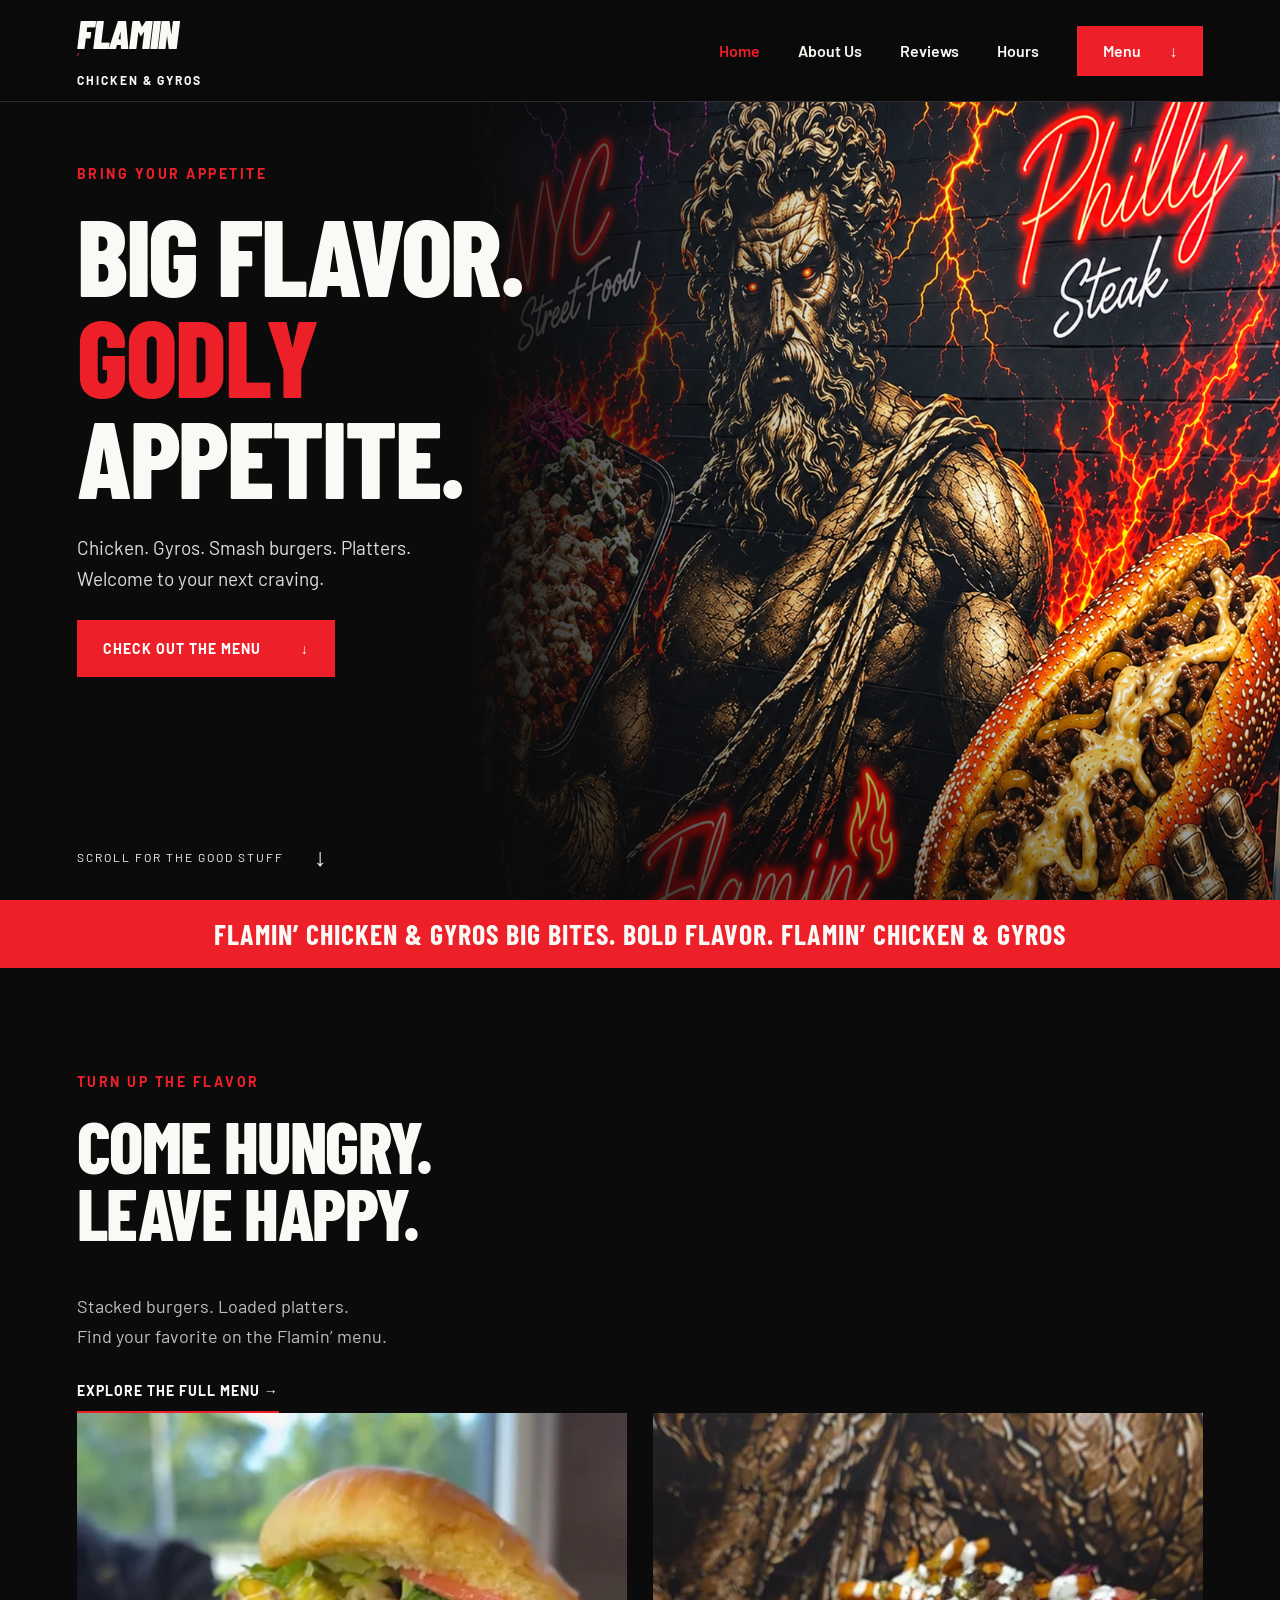
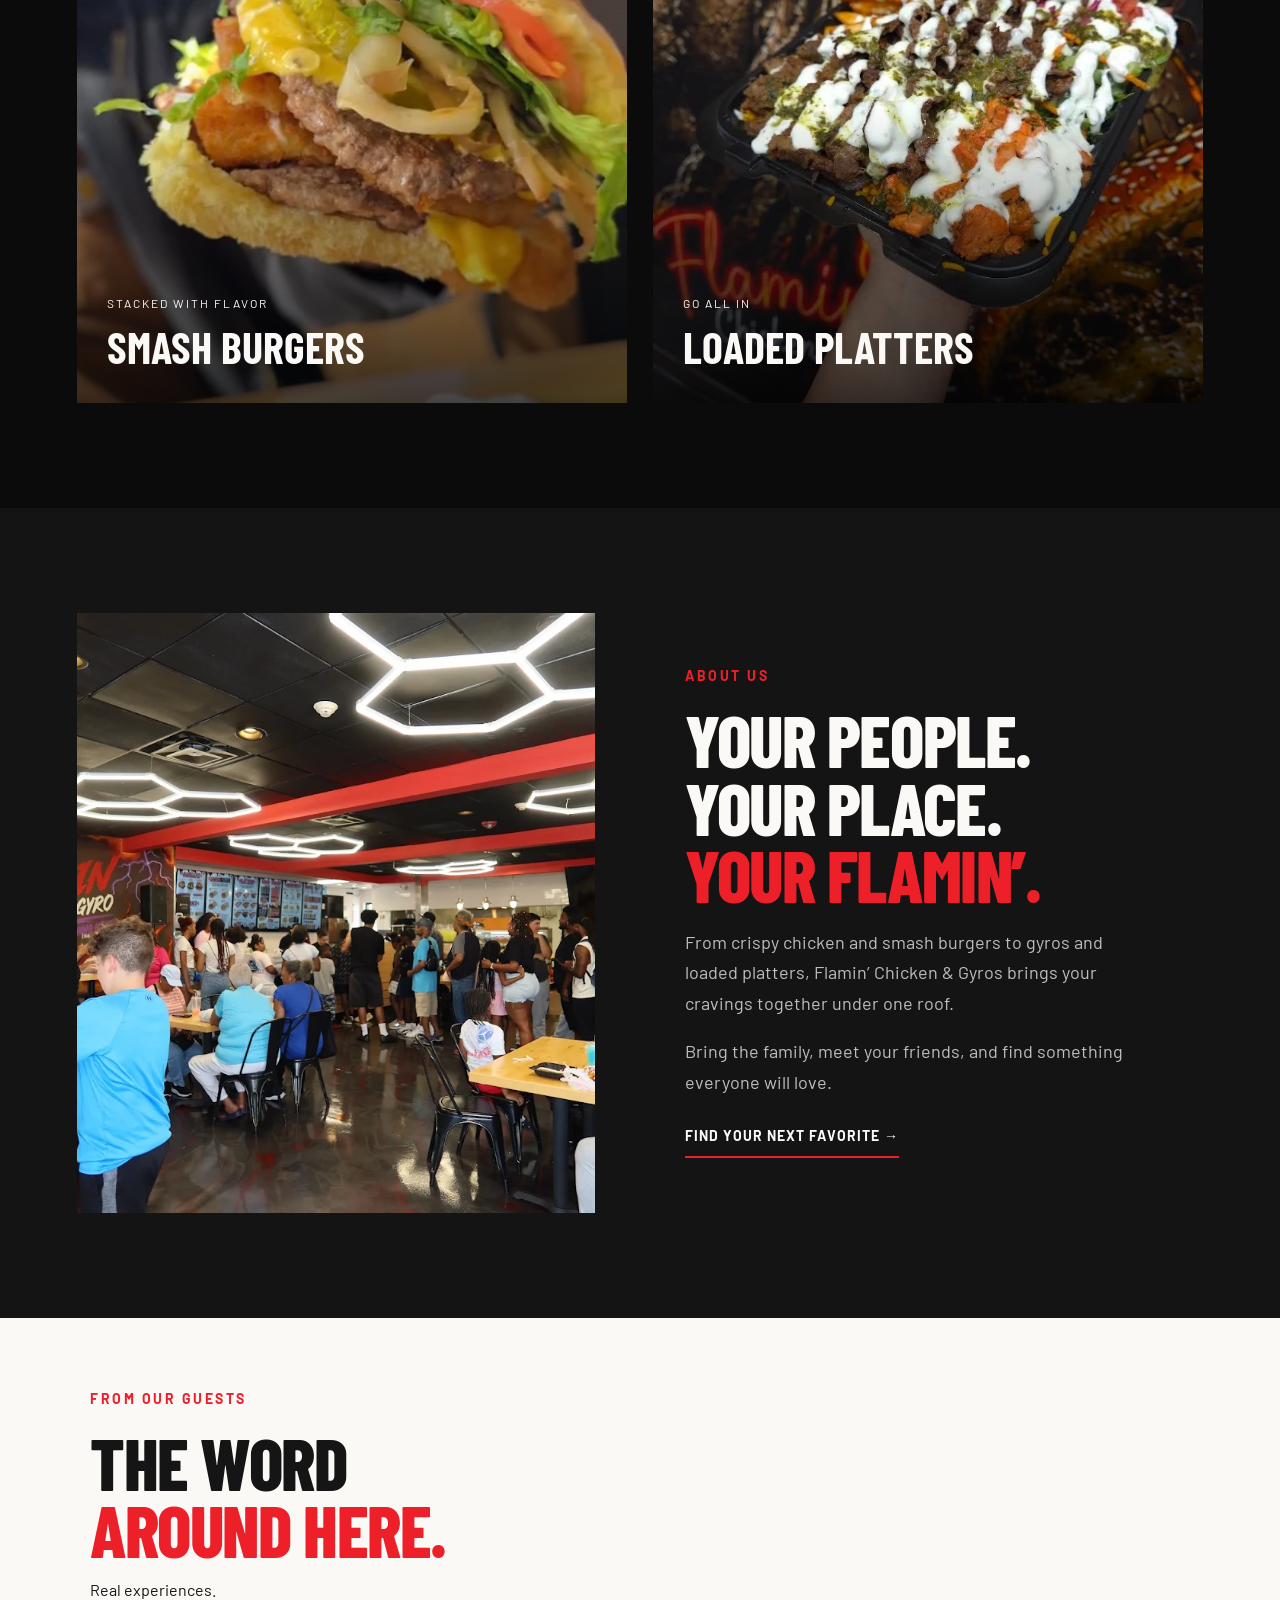
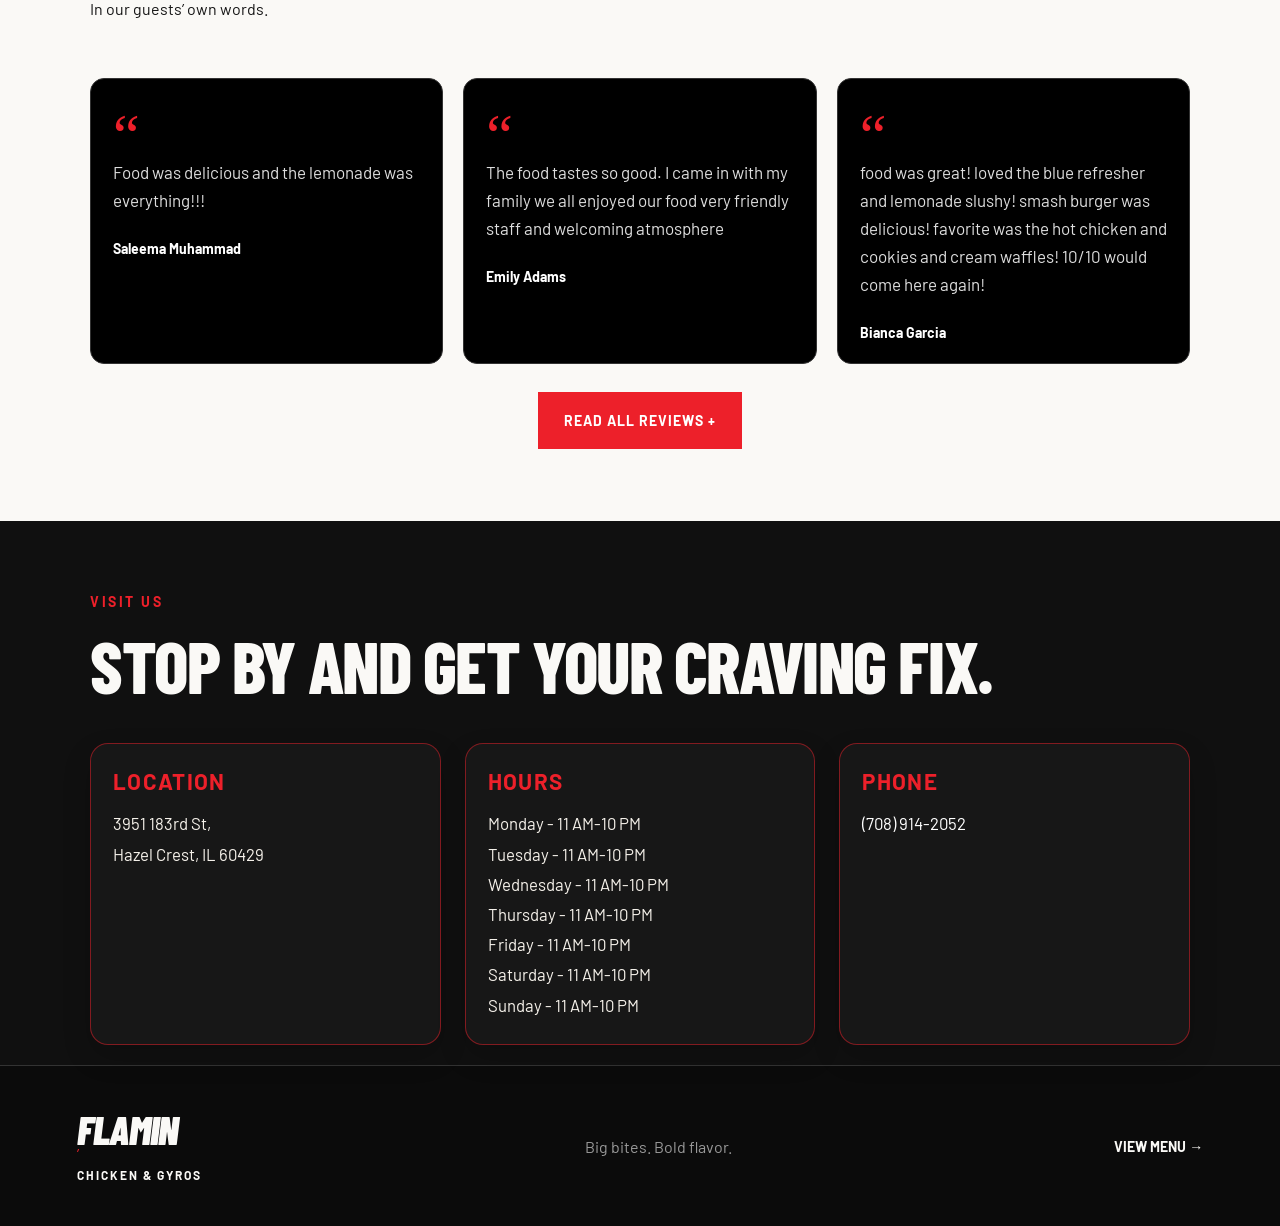
==== commit 5a1b8da7: "Change review cards to a black background with white text." ====
--- a/index.html
+++ b/index.html
@@ -24,9 +24,9 @@
       .reviews-section .eyebrow { color: #ed202a; }
       .reviews-section h2 { color: #151515; }
       .review-grid { display: grid; grid-template-columns: repeat(3, minmax(0, 1fr)); gap: 20px; margin-top: 28px; }
-      .review { background: #fff; border: 1px solid #ddd; border-radius: 14px; padding: 22px; }
-      .review p { line-height: 1.6; margin: 10px 0 0; }
-      .review strong { color: #ed202a; }
+      .review { background: #000; color: #fff; border: 1px solid #333; border-radius: 14px; padding: 22px; }
+      .review p { color: #fff; line-height: 1.6; margin: 10px 0 0; }
+      .review strong { color: #fff; }
       .review-toggle { display: block; margin: 28px auto 0; }
       @media (max-width: 800px) { .visit-grid, .review-grid { grid-template-columns: 1fr; } }
     </style>
